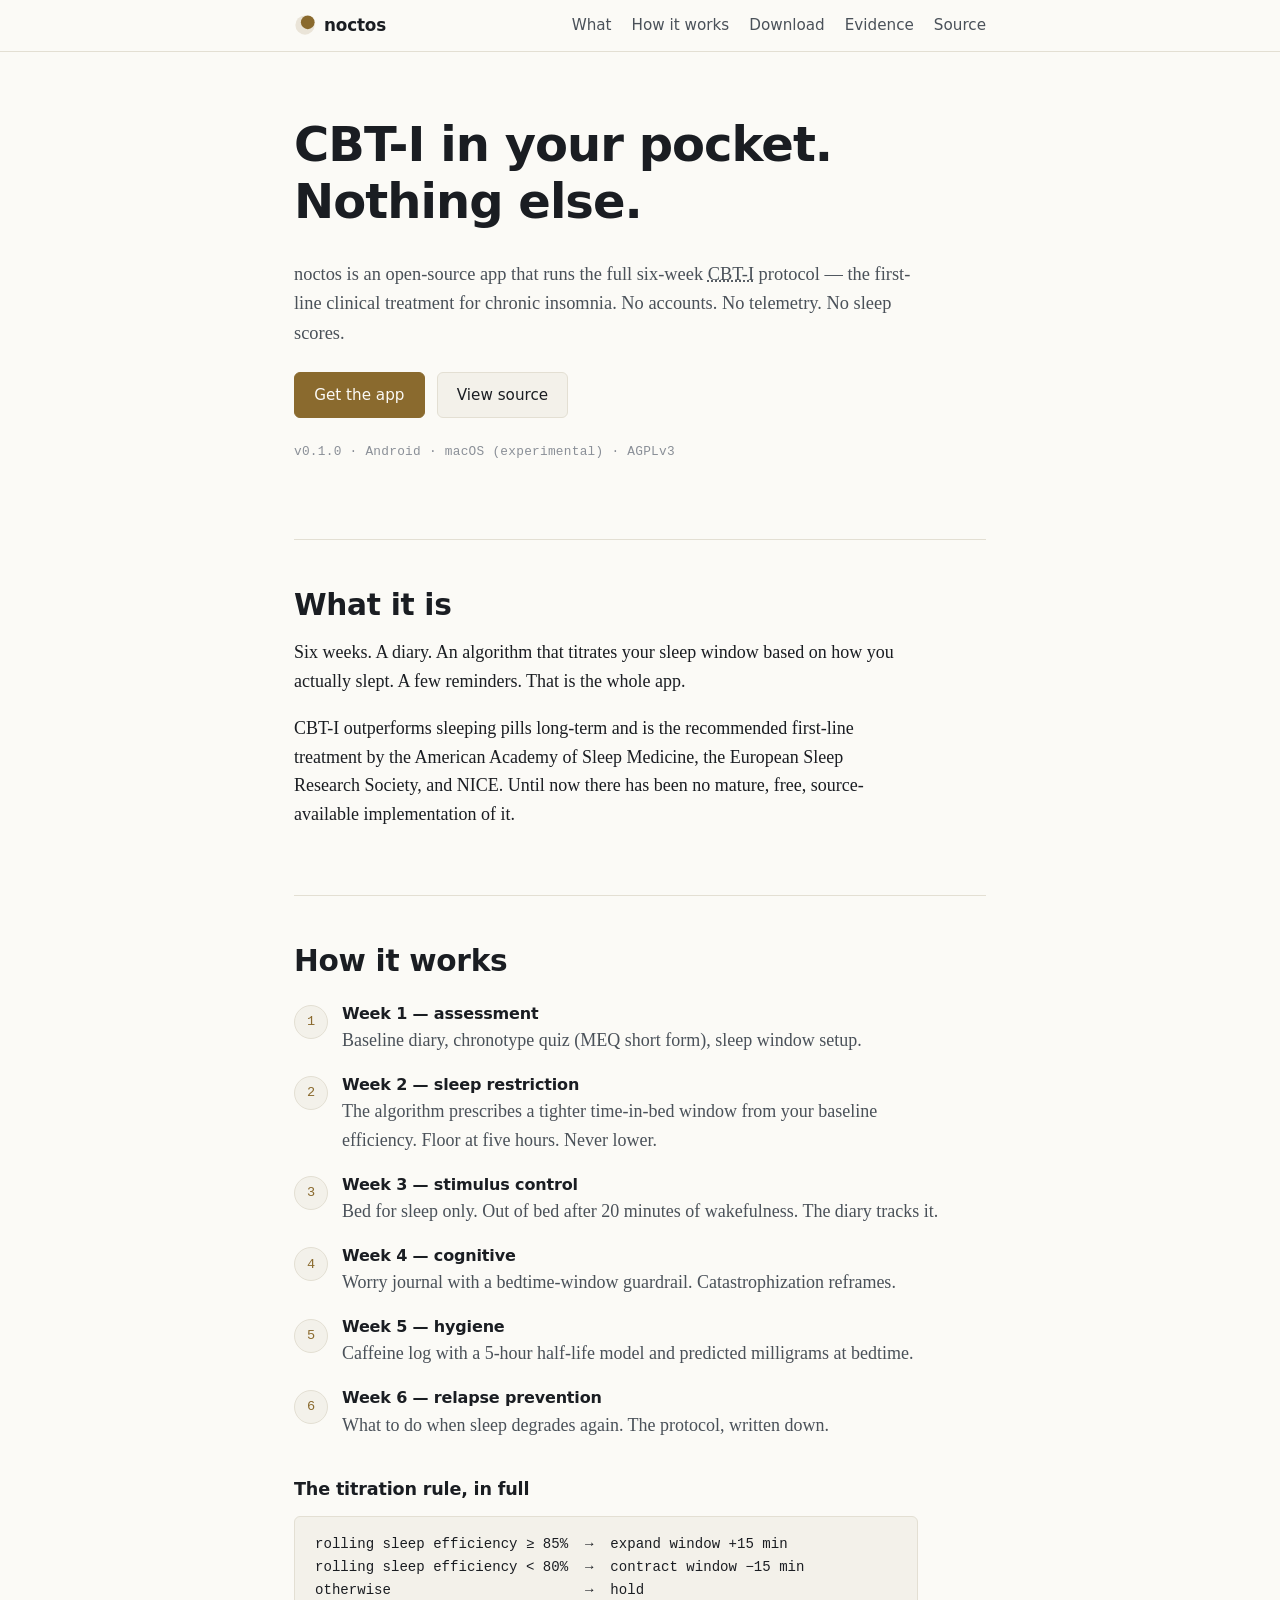
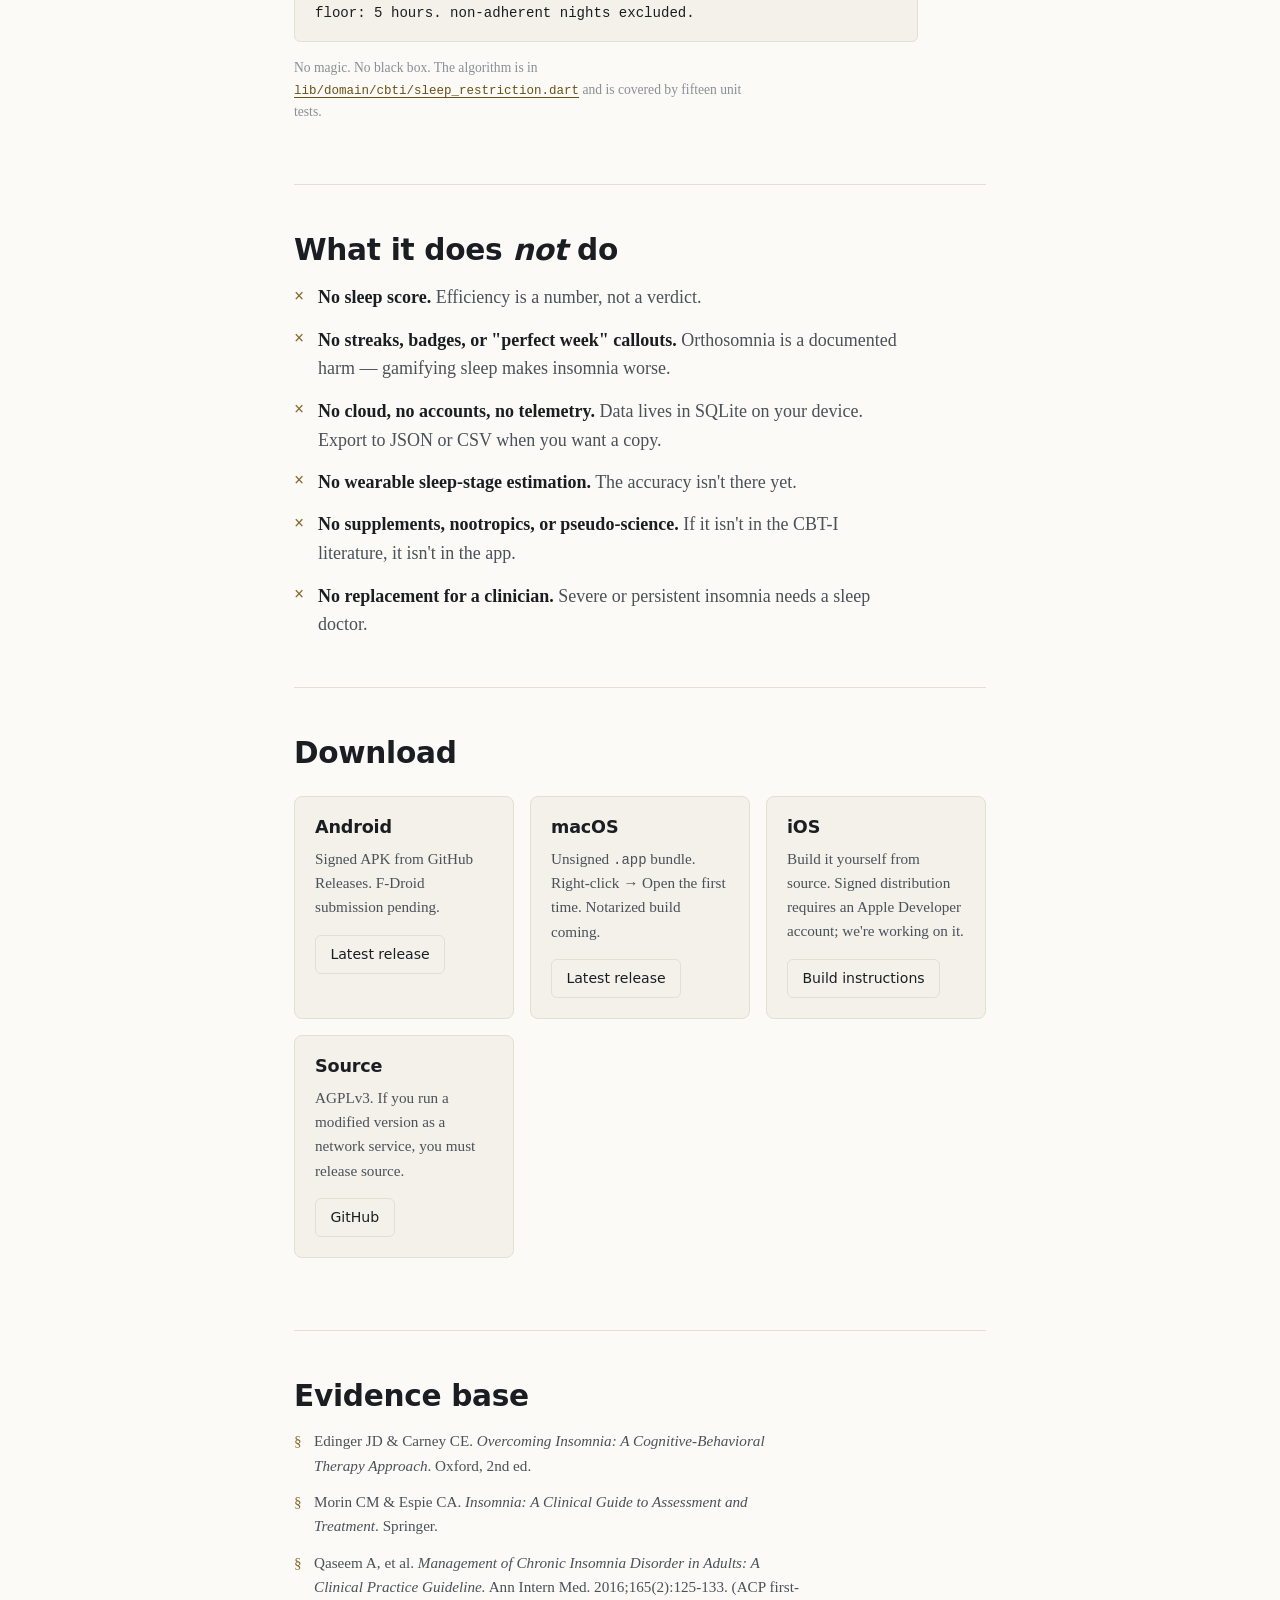
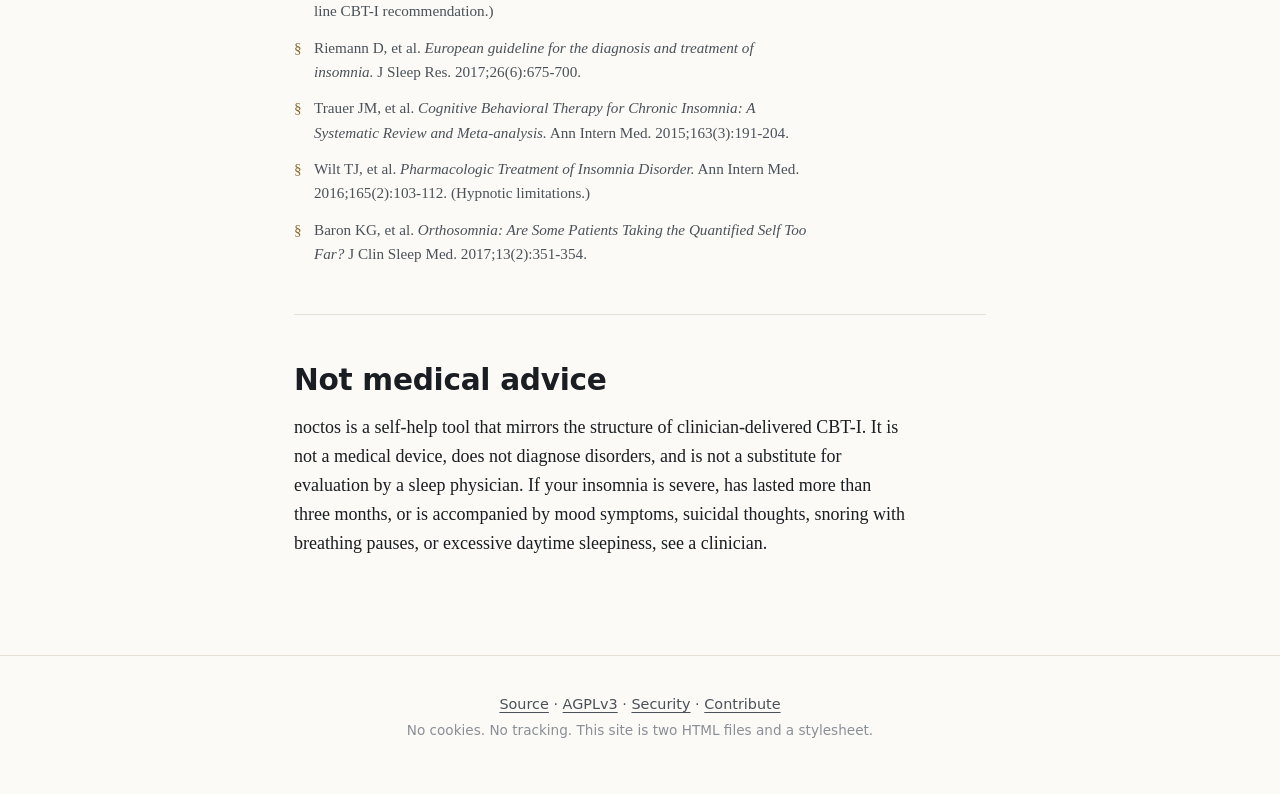
==== site/index.html @ 5ec2e448 "OSS scaffold: CI/Pages workflows, macOS+iOS targets, marketing site - GitHub Actions: ci (analyze/te" ====
<!doctype html>
<html lang="en">
<head>
  <meta charset="utf-8">
  <meta name="viewport" content="width=device-width, initial-scale=1">
  <title>noctos — open-source CBT-I for insomnia</title>
  <meta name="description" content="An open-source, local-first Flutter app that implements the full 6-week CBT-I protocol. No accounts, no telemetry, no sleep scores.">
  <meta name="theme-color" content="#0b0d10">
  <meta name="color-scheme" content="dark light">

  <link rel="canonical" href="https://noctos.app/">

  <meta property="og:title" content="noctos — open-source CBT-I for insomnia">
  <meta property="og:description" content="The full 6-week CBT-I protocol. Local-first. No telemetry. AGPLv3.">
  <meta property="og:type" content="website">
  <meta property="og:url" content="https://noctos.app/">
  <meta name="twitter:card" content="summary">

  <link rel="icon" href="data:image/svg+xml,%3Csvg xmlns='http://www.w3.org/2000/svg' viewBox='0 0 32 32'%3E%3Ccircle cx='16' cy='16' r='14' fill='%230b0d10'/%3E%3Ccircle cx='20' cy='12' r='10' fill='%23e8e6e1'/%3E%3C/svg%3E">

  <link rel="stylesheet" href="styles.css">
</head>
<body>

<header>
  <nav aria-label="primary">
    <a href="/" class="brand" aria-label="noctos home">
      <svg width="22" height="22" viewBox="0 0 32 32" aria-hidden="true">
        <circle cx="16" cy="16" r="14" fill="currentColor" opacity="0.15"/>
        <circle cx="20" cy="12" r="10" fill="currentColor"/>
      </svg>
      noctos
    </a>
    <ul>
      <li><a href="#what">What</a></li>
      <li><a href="#how">How it works</a></li>
      <li><a href="#download">Download</a></li>
      <li><a href="#evidence">Evidence</a></li>
      <li><a href="https://github.com/Evoke4350/noctos" rel="noopener">Source</a></li>
    </ul>
  </nav>
</header>

<main>

<section class="hero">
  <h1>CBT-I in your pocket. Nothing else.</h1>
  <p class="lede">
    noctos is an open-source app that runs the full six-week
    <abbr title="Cognitive Behavioral Therapy for Insomnia">CBT-I</abbr>
    protocol — the first-line clinical treatment for chronic insomnia.
    No accounts. No telemetry. No sleep scores.
  </p>
  <div class="cta-row">
    <a class="cta primary" href="#download">Get the app</a>
    <a class="cta" href="https://github.com/Evoke4350/noctos" rel="noopener">View source</a>
  </div>
  <p class="status">v0.1.0 · Android · macOS (experimental) · AGPLv3</p>
</section>

<section id="what">
  <h2>What it is</h2>
  <p>
    Six weeks. A diary. An algorithm that titrates your sleep window based on
    how you actually slept. A few reminders. That is the whole app.
  </p>
  <p>
    CBT-I outperforms sleeping pills long-term and is the recommended
    first-line treatment by the American Academy of Sleep Medicine,
    the European Sleep Research Society, and NICE. Until now there has been
    no mature, free, source-available implementation of it.
  </p>
</section>

<section id="how">
  <h2>How it works</h2>
  <ol class="how">
    <li>
      <h3>Week 1 — assessment</h3>
      <p>Baseline diary, chronotype quiz (MEQ short form), sleep window setup.</p>
    </li>
    <li>
      <h3>Week 2 — sleep restriction</h3>
      <p>The algorithm prescribes a tighter time-in-bed window from your baseline efficiency. Floor at five hours. Never lower.</p>
    </li>
    <li>
      <h3>Week 3 — stimulus control</h3>
      <p>Bed for sleep only. Out of bed after 20 minutes of wakefulness. The diary tracks it.</p>
    </li>
    <li>
      <h3>Week 4 — cognitive</h3>
      <p>Worry journal with a bedtime-window guardrail. Catastrophization reframes.</p>
    </li>
    <li>
      <h3>Week 5 — hygiene</h3>
      <p>Caffeine log with a 5-hour half-life model and predicted milligrams at bedtime.</p>
    </li>
    <li>
      <h3>Week 6 — relapse prevention</h3>
      <p>What to do when sleep degrades again. The protocol, written down.</p>
    </li>
  </ol>

  <h3 class="algo-h">The titration rule, in full</h3>
  <pre><code>rolling sleep efficiency ≥ 85%  →  expand window +15 min
rolling sleep efficiency &lt; 80%  →  contract window −15 min
otherwise                       →  hold
floor: 5 hours. non-adherent nights excluded.</code></pre>
  <p class="small">
    No magic. No black box. The algorithm is in
    <a href="https://github.com/Evoke4350/noctos/blob/main/lib/domain/cbti/sleep_restriction.dart" rel="noopener"><code>lib/domain/cbti/sleep_restriction.dart</code></a>
    and is covered by fifteen unit tests.
  </p>
</section>

<section id="not">
  <h2>What it does <em>not</em> do</h2>
  <ul class="not">
    <li><strong>No sleep score.</strong> Efficiency is a number, not a verdict.</li>
    <li><strong>No streaks, badges, or "perfect week" callouts.</strong> Orthosomnia is a documented harm — gamifying sleep makes insomnia worse.</li>
    <li><strong>No cloud, no accounts, no telemetry.</strong> Data lives in SQLite on your device. Export to JSON or CSV when you want a copy.</li>
    <li><strong>No wearable sleep-stage estimation.</strong> The accuracy isn't there yet.</li>
    <li><strong>No supplements, nootropics, or pseudo-science.</strong> If it isn't in the CBT-I literature, it isn't in the app.</li>
    <li><strong>No replacement for a clinician.</strong> Severe or persistent insomnia needs a sleep doctor.</li>
  </ul>
</section>

<section id="download">
  <h2>Download</h2>
  <div class="downloads">
    <article>
      <h3>Android</h3>
      <p>Signed APK from GitHub Releases. F-Droid submission pending.</p>
      <a class="cta" href="https://github.com/Evoke4350/noctos/releases/latest" rel="noopener">Latest release</a>
    </article>
    <article>
      <h3>macOS</h3>
      <p>Unsigned <code>.app</code> bundle. Right-click → Open the first time. Notarized build coming.</p>
      <a class="cta" href="https://github.com/Evoke4350/noctos/releases/latest" rel="noopener">Latest release</a>
    </article>
    <article>
      <h3>iOS</h3>
      <p>Build it yourself from source. Signed distribution requires an Apple Developer account; we're working on it.</p>
      <a class="cta" href="https://github.com/Evoke4350/noctos#build" rel="noopener">Build instructions</a>
    </article>
    <article>
      <h3>Source</h3>
      <p>AGPLv3. If you run a modified version as a network service, you must release source.</p>
      <a class="cta" href="https://github.com/Evoke4350/noctos" rel="noopener">GitHub</a>
    </article>
  </div>
</section>

<section id="evidence">
  <h2>Evidence base</h2>
  <ul class="refs">
    <li>Edinger JD &amp; Carney CE. <cite>Overcoming Insomnia: A Cognitive-Behavioral Therapy Approach</cite>. Oxford, 2nd ed.</li>
    <li>Morin CM &amp; Espie CA. <cite>Insomnia: A Clinical Guide to Assessment and Treatment</cite>. Springer.</li>
    <li>Qaseem A, et al. <cite>Management of Chronic Insomnia Disorder in Adults: A Clinical Practice Guideline.</cite> Ann Intern Med. 2016;165(2):125-133. (ACP first-line CBT-I recommendation.)</li>
    <li>Riemann D, et al. <cite>European guideline for the diagnosis and treatment of insomnia.</cite> J Sleep Res. 2017;26(6):675-700.</li>
    <li>Trauer JM, et al. <cite>Cognitive Behavioral Therapy for Chronic Insomnia: A Systematic Review and Meta-analysis.</cite> Ann Intern Med. 2015;163(3):191-204.</li>
    <li>Wilt TJ, et al. <cite>Pharmacologic Treatment of Insomnia Disorder.</cite> Ann Intern Med. 2016;165(2):103-112. (Hypnotic limitations.)</li>
    <li>Baron KG, et al. <cite>Orthosomnia: Are Some Patients Taking the Quantified Self Too Far?</cite> J Clin Sleep Med. 2017;13(2):351-354.</li>
  </ul>
</section>

<section id="disclaimer">
  <h2>Not medical advice</h2>
  <p>
    noctos is a self-help tool that mirrors the structure of clinician-delivered
    CBT-I. It is not a medical device, does not diagnose disorders, and is not a
    substitute for evaluation by a sleep physician. If your insomnia is severe,
    has lasted more than three months, or is accompanied by mood symptoms,
    suicidal thoughts, snoring with breathing pauses, or excessive daytime
    sleepiness, see a clinician.
  </p>
</section>

</main>

<footer>
  <p>
    <a href="https://github.com/Evoke4350/noctos" rel="noopener">Source</a> ·
    <a href="https://github.com/Evoke4350/noctos/blob/main/LICENSE" rel="noopener">AGPLv3</a> ·
    <a href="https://github.com/Evoke4350/noctos/blob/main/SECURITY.md" rel="noopener">Security</a> ·
    <a href="https://github.com/Evoke4350/noctos/blob/main/CONTRIBUTING.md" rel="noopener">Contribute</a>
  </p>
  <p class="small">No cookies. No tracking. This site is two HTML files and a stylesheet.</p>
</footer>

</body>
</html>
---- site/styles.css ----
:root {
  --bg: #0b0d10;
  --bg-elev: #14171c;
  --fg: #e8e6e1;
  --fg-dim: #9aa0a8;
  --fg-faint: #5b6168;
  --accent: #d4b483;
  --rule: #1f242b;
  --link: #c9b88f;
  --link-hover: #efdfb6;
  --max: 68ch;
  --max-wide: 84ch;
  --pad: clamp(1rem, 4vw, 2rem);
}

@media (prefers-color-scheme: light) {
  :root {
    --bg: #fbfaf6;
    --bg-elev: #f3f1ea;
    --fg: #1a1d22;
    --fg-dim: #4a5159;
    --fg-faint: #8a8f97;
    --accent: #8a6a2e;
    --rule: #e3dfd3;
    --link: #6a5018;
    --link-hover: #3a2c0a;
  }
}

* { box-sizing: border-box; }

html { -webkit-text-size-adjust: 100%; }

body {
  background: var(--bg);
  color: var(--fg);
  font-family: ui-serif, Charter, "Iowan Old Style", "Source Serif Pro", Georgia, serif;
  font-size: 18px;
  line-height: 1.6;
  margin: 0;
  text-rendering: optimizeLegibility;
  -webkit-font-smoothing: antialiased;
}

main {
  max-width: var(--max-wide);
  margin: 0 auto;
  padding: 0 var(--pad);
}

section {
  padding: 3rem 0;
  border-bottom: 1px solid var(--rule);
}

section:last-of-type { border-bottom: none; }

h1, h2, h3 {
  font-family: ui-sans-serif, system-ui, -apple-system, "Segoe UI", Roboto, sans-serif;
  font-weight: 600;
  letter-spacing: -0.01em;
  line-height: 1.2;
  margin: 0 0 0.5em;
}

h1 { font-size: clamp(2rem, 5vw, 3rem); letter-spacing: -0.02em; }
h2 { font-size: clamp(1.4rem, 3vw, 1.85rem); margin-top: 0; }
h3 { font-size: 1.1rem; margin-top: 1.5em; }

p { margin: 0 0 1em; max-width: var(--max); }

a {
  color: var(--link);
  text-decoration: underline;
  text-underline-offset: 3px;
  text-decoration-thickness: 1px;
}
a:hover { color: var(--link-hover); }
a:focus-visible {
  outline: 2px solid var(--accent);
  outline-offset: 2px;
  border-radius: 2px;
}

code, pre {
  font-family: ui-monospace, "JetBrains Mono", "SF Mono", Menlo, Consolas, monospace;
  font-size: 0.92em;
}

pre {
  background: var(--bg-elev);
  border: 1px solid var(--rule);
  border-radius: 6px;
  padding: 1rem 1.25rem;
  overflow-x: auto;
  font-size: 0.85em;
  line-height: 1.5;
  max-width: var(--max);
}

abbr { text-decoration: underline dotted; cursor: help; }

cite { font-style: italic; }

/* header */
header {
  border-bottom: 1px solid var(--rule);
  background: var(--bg);
  position: sticky;
  top: 0;
  z-index: 10;
  backdrop-filter: blur(8px);
}

nav {
  max-width: var(--max-wide);
  margin: 0 auto;
  padding: 0.75rem var(--pad);
  display: flex;
  align-items: center;
  justify-content: space-between;
  gap: 1rem;
  flex-wrap: wrap;
}

.brand {
  font-family: ui-sans-serif, system-ui, sans-serif;
  font-weight: 600;
  color: var(--fg);
  text-decoration: none;
  display: inline-flex;
  align-items: center;
  gap: 0.5rem;
  font-size: 1.05rem;
  letter-spacing: -0.01em;
}
.brand svg { color: var(--accent); }

nav ul {
  list-style: none;
  margin: 0;
  padding: 0;
  display: flex;
  gap: 1.25rem;
  flex-wrap: wrap;
  font-family: ui-sans-serif, system-ui, sans-serif;
  font-size: 0.95rem;
}
nav a { color: var(--fg-dim); text-decoration: none; }
nav a:hover { color: var(--fg); }

/* hero */
.hero { padding-top: 4rem; padding-bottom: 4rem; }
.hero h1 { margin-bottom: 0.6em; }
.lede { font-size: 1.15rem; color: var(--fg-dim); max-width: var(--max); }
.status {
  font-family: ui-monospace, monospace;
  font-size: 0.8rem;
  color: var(--fg-faint);
  margin-top: 1.5rem;
  letter-spacing: 0.02em;
}

.cta-row {
  display: flex;
  flex-wrap: wrap;
  gap: 0.75rem;
  margin: 1.5rem 0 0;
}

.cta {
  display: inline-block;
  font-family: ui-sans-serif, system-ui, sans-serif;
  font-size: 0.95rem;
  font-weight: 500;
  padding: 0.6rem 1.2rem;
  border: 1px solid var(--rule);
  border-radius: 6px;
  background: var(--bg-elev);
  color: var(--fg);
  text-decoration: none;
  transition: border-color 120ms ease;
}
.cta:hover { border-color: var(--accent); color: var(--fg); }
.cta.primary {
  background: var(--accent);
  color: var(--bg);
  border-color: var(--accent);
}
.cta.primary:hover { background: var(--link-hover); border-color: var(--link-hover); }

/* how-it-works numbered list */
ol.how {
  list-style: none;
  padding: 0;
  margin: 1.5rem 0;
  counter-reset: step;
  display: grid;
  gap: 1.25rem;
}
ol.how li {
  counter-increment: step;
  padding-left: 3rem;
  position: relative;
}
ol.how li::before {
  content: counter(step);
  position: absolute;
  left: 0;
  top: 0.1rem;
  width: 2rem;
  height: 2rem;
  border: 1px solid var(--rule);
  border-radius: 50%;
  display: flex;
  align-items: center;
  justify-content: center;
  font-family: ui-monospace, monospace;
  font-size: 0.85rem;
  color: var(--accent);
  background: var(--bg-elev);
}
ol.how h3 { margin: 0 0 0.2em; font-size: 1rem; }
ol.how p { margin: 0; color: var(--fg-dim); }

.algo-h { margin-top: 2.5rem; }

/* not-this list */
ul.not {
  list-style: none;
  padding: 0;
  margin: 0;
  display: grid;
  gap: 0.85rem;
  max-width: var(--max);
}
ul.not li {
  padding-left: 1.5rem;
  position: relative;
  color: var(--fg-dim);
}
ul.not li::before {
  content: "×";
  position: absolute;
  left: 0;
  top: -0.1rem;
  color: var(--accent);
  font-weight: 600;
}
ul.not strong { color: var(--fg); font-weight: 600; }

/* download grid */
.downloads {
  display: grid;
  grid-template-columns: repeat(auto-fit, minmax(220px, 1fr));
  gap: 1rem;
  margin: 1.5rem 0;
}
.downloads article {
  border: 1px solid var(--rule);
  border-radius: 8px;
  padding: 1.25rem;
  background: var(--bg-elev);
}
.downloads h3 { margin-top: 0; }
.downloads p { color: var(--fg-dim); font-size: 0.95rem; }
.downloads .cta { font-size: 0.88rem; padding: 0.45rem 0.9rem; }

/* refs */
ul.refs {
  list-style: none;
  padding: 0;
  margin: 0;
  display: grid;
  gap: 0.75rem;
}
ul.refs li {
  padding-left: 1.25rem;
  position: relative;
  font-size: 0.95rem;
  color: var(--fg-dim);
  max-width: var(--max);
}
ul.refs li::before {
  content: "§";
  position: absolute;
  left: 0;
  color: var(--accent);
}

.small { font-size: 0.85rem; color: var(--fg-faint); }

/* footer */
footer {
  border-top: 1px solid var(--rule);
  margin-top: 2rem;
  padding: 2rem var(--pad) 3rem;
  text-align: center;
  font-family: ui-sans-serif, system-ui, sans-serif;
  font-size: 0.9rem;
  color: var(--fg-dim);
}
footer p { margin: 0.3em auto; max-width: var(--max-wide); }
footer a { color: var(--fg-dim); }
footer a:hover { color: var(--fg); }

/* respect motion preferences — already minimal but explicit */
@media (prefers-reduced-motion: reduce) {
  * { transition: none !important; animation: none !important; }
}

/* print */
@media print {
  header, footer, .cta-row { display: none; }
  body { background: #fff; color: #000; }
  section { border-color: #ccc; }
}
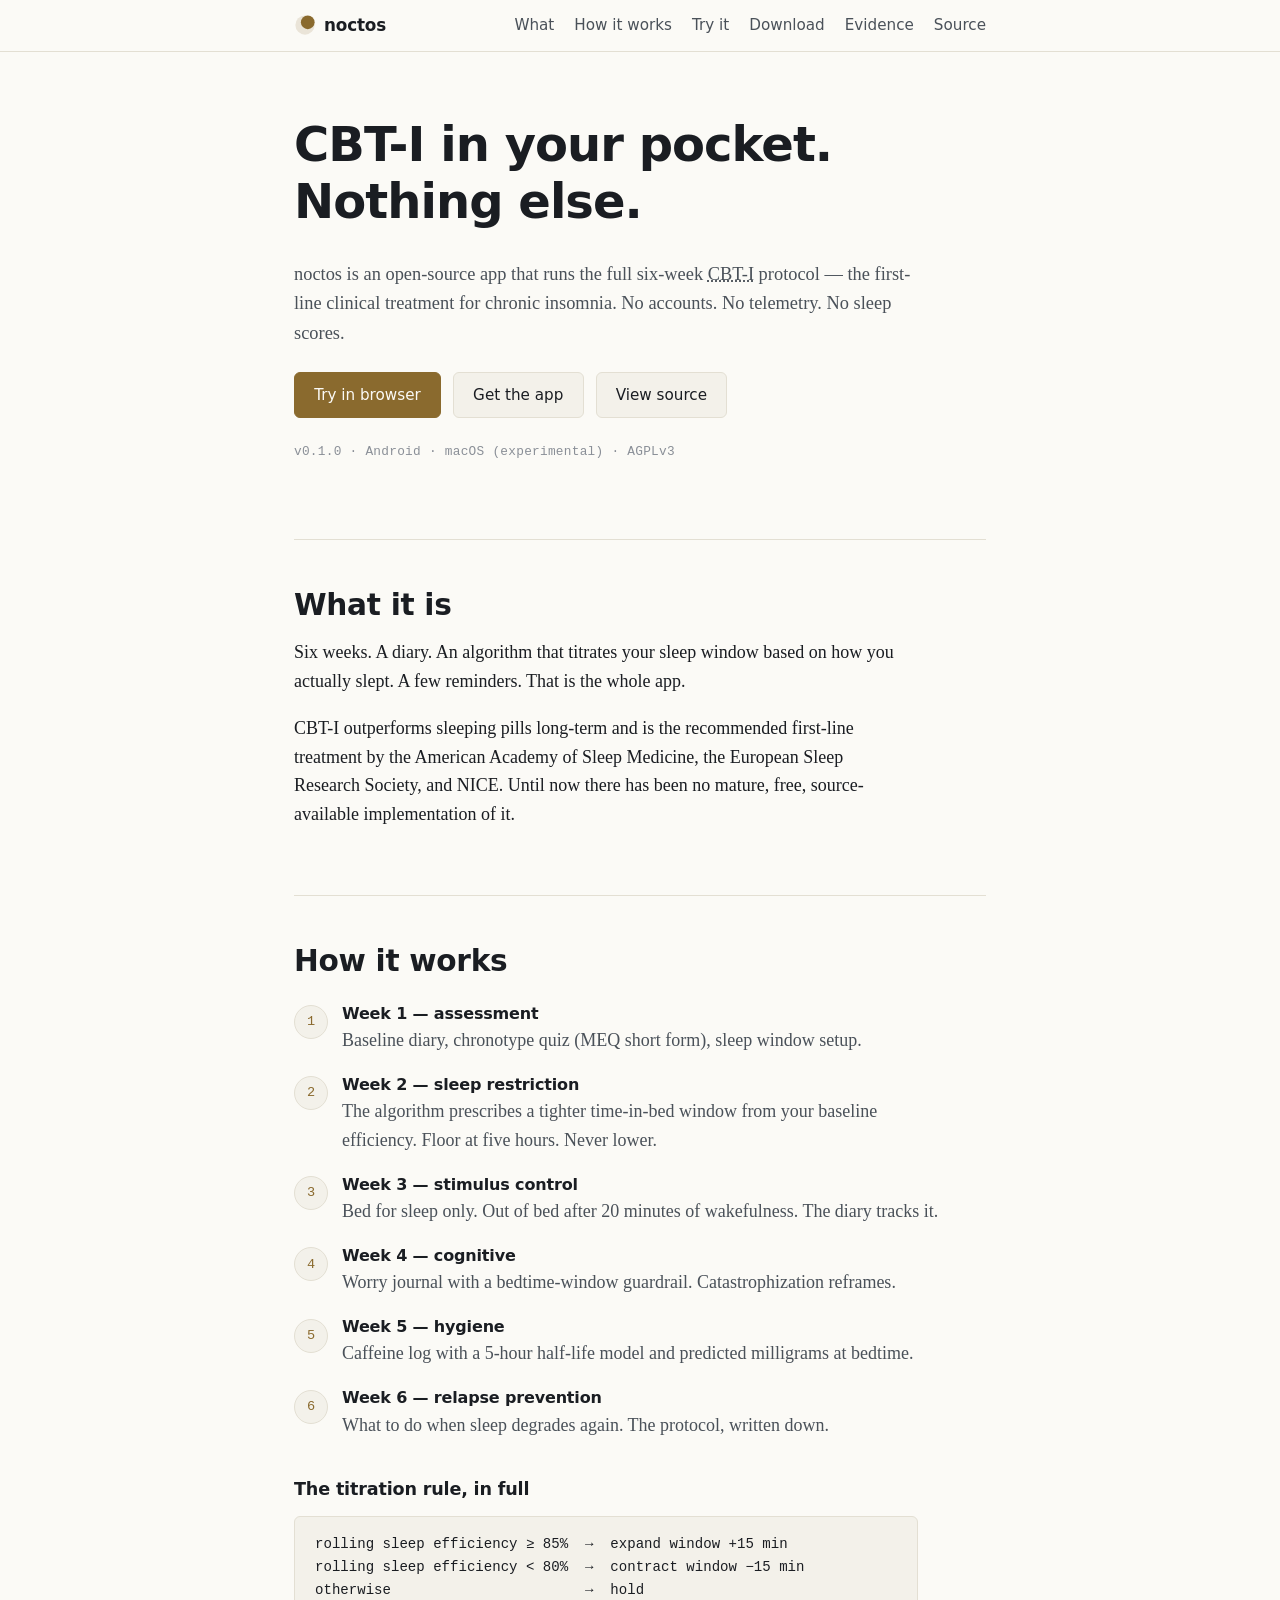
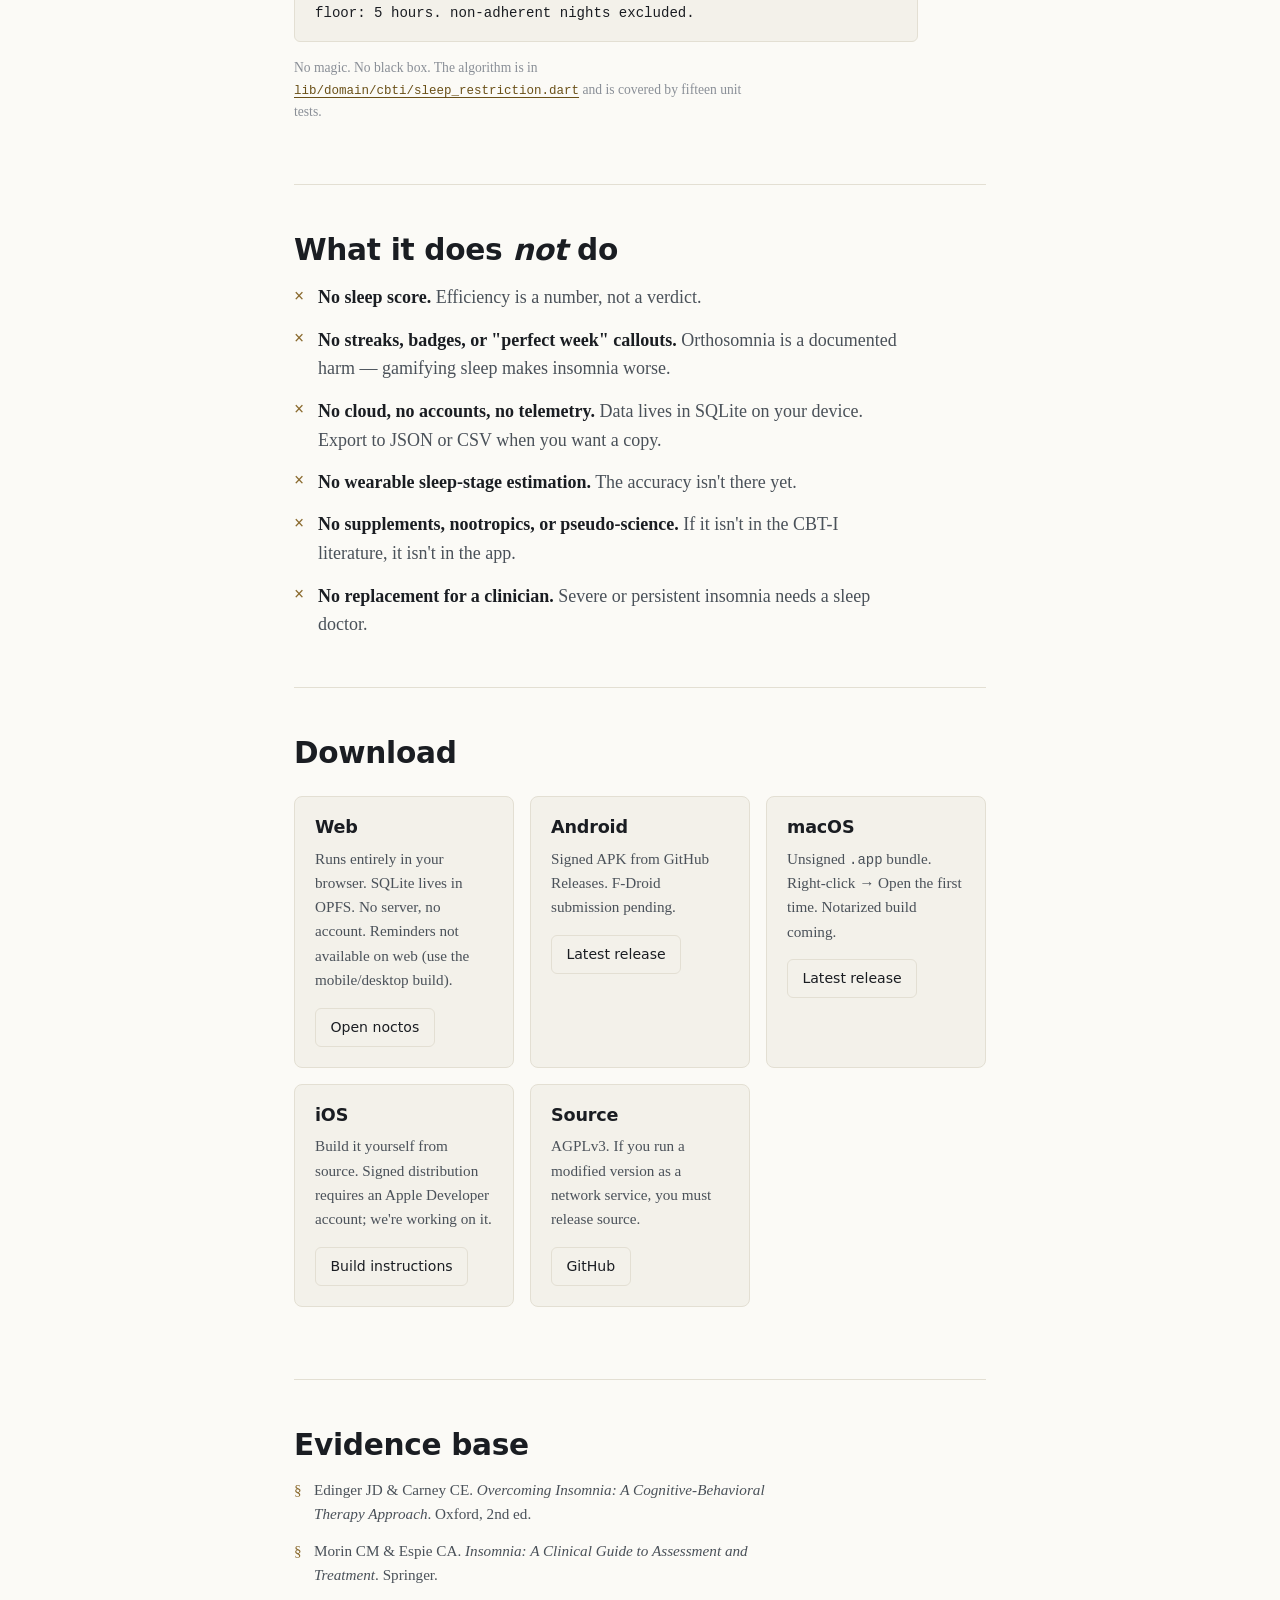
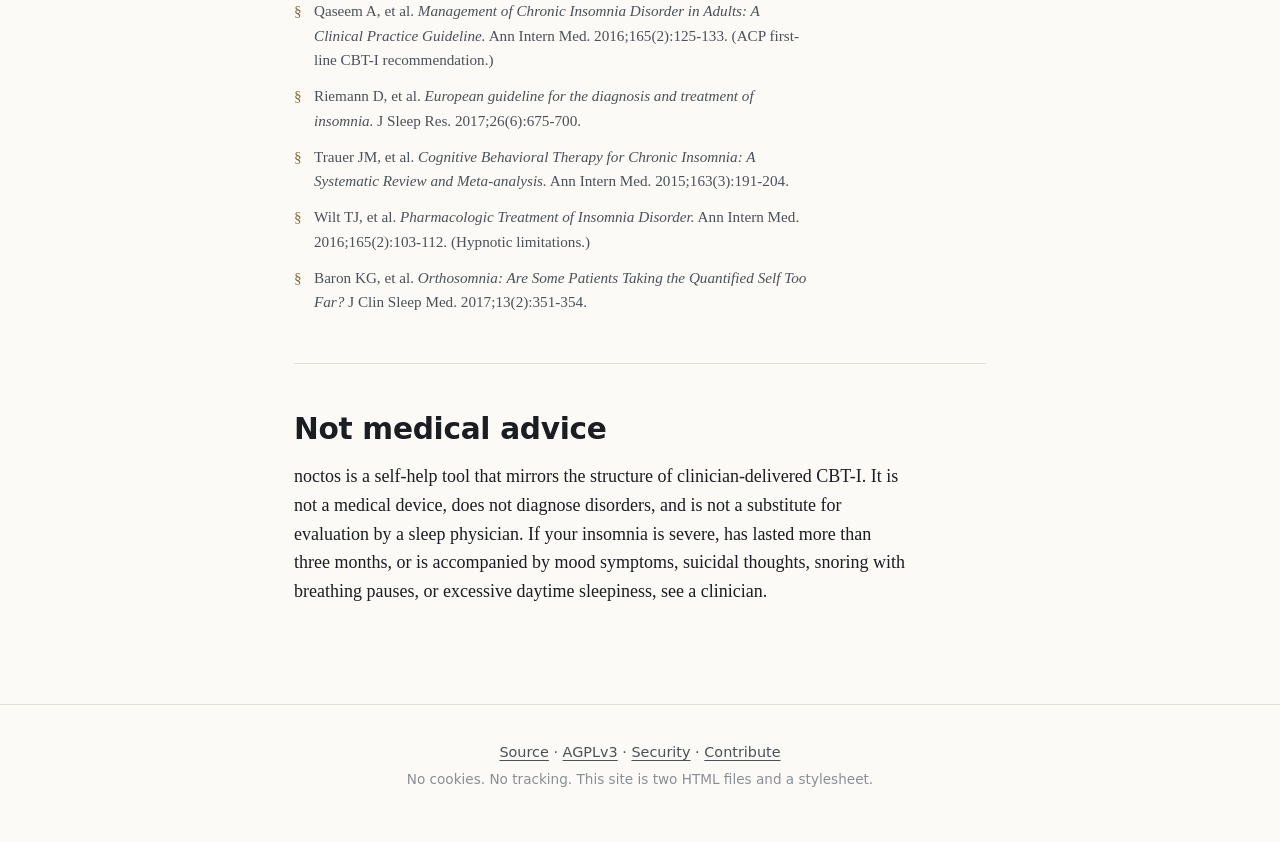
==== commit 52581cb7: "Add web target: build to /app/ on noctos.app - flutter create --platforms=web added Flutter web scaf" ====
--- a/site/index.html
+++ b/site/index.html
@@ -34,6 +34,7 @@
     <ul>
       <li><a href="#what">What</a></li>
       <li><a href="#how">How it works</a></li>
+      <li><a href="/app/">Try it</a></li>
       <li><a href="#download">Download</a></li>
       <li><a href="#evidence">Evidence</a></li>
       <li><a href="https://github.com/Evoke4350/noctos" rel="noopener">Source</a></li>
@@ -52,7 +53,8 @@
     No accounts. No telemetry. No sleep scores.
   </p>
   <div class="cta-row">
-    <a class="cta primary" href="#download">Get the app</a>
+    <a class="cta primary" href="/app/">Try in browser</a>
+    <a class="cta" href="#download">Get the app</a>
     <a class="cta" href="https://github.com/Evoke4350/noctos" rel="noopener">View source</a>
   </div>
   <p class="status">v0.1.0 · Android · macOS (experimental) · AGPLv3</p>
@@ -129,6 +131,11 @@
   <h2>Download</h2>
   <div class="downloads">
     <article>
+      <h3>Web</h3>
+      <p>Runs entirely in your browser. SQLite lives in OPFS. No server, no account. Reminders not available on web (use the mobile/desktop build).</p>
+      <a class="cta" href="/app/">Open noctos</a>
+    </article>
+    <article>
       <h3>Android</h3>
       <p>Signed APK from GitHub Releases. F-Droid submission pending.</p>
       <a class="cta" href="https://github.com/Evoke4350/noctos/releases/latest" rel="noopener">Latest release</a>
